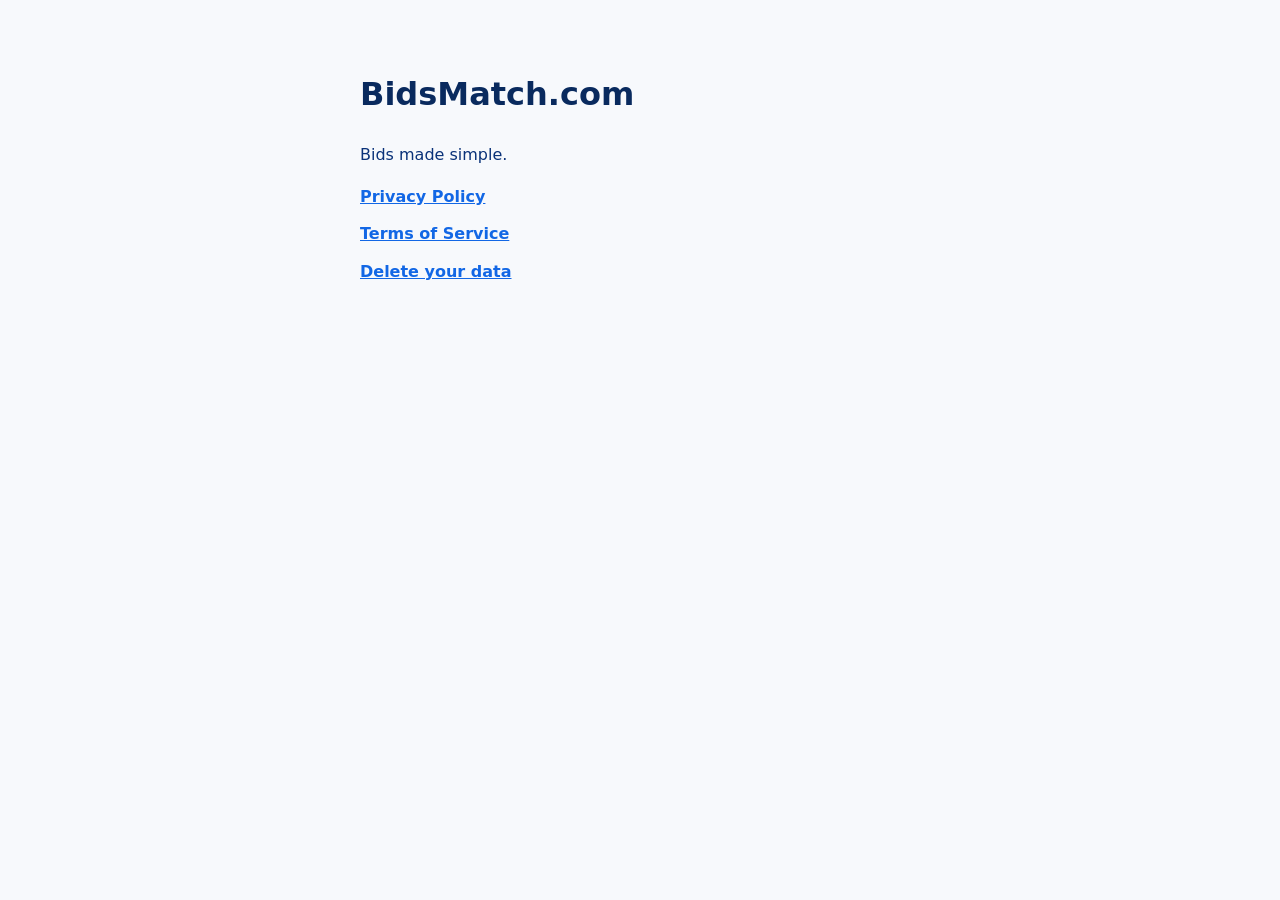
==== index.html @ 93fb656f "Add BidsMatch legal pages" ====
<!doctype html>
<html lang="en">
<head>
<meta charset="utf-8">
<meta name="viewport" content="width=device-width, initial-scale=1">
<title>BidsMatch.com</title>
<style>
  body { font-family: Inter, system-ui, sans-serif; color: #0A3279; background: #F7F9FC; margin: 0; line-height: 1.6; }
  main { max-width: 560px; margin: 0 auto; padding: 48px 20px; }
  h1 { color: #092A5E; }
  a { display: block; color: #1267E5; font-weight: 600; margin: 12px 0; }
</style>
</head>
<body>
<main>
<h1>BidsMatch.com</h1>
<p>Bids made simple.</p>
<a href="/privacy">Privacy Policy</a>
<a href="/terms">Terms of Service</a>
<a href="/delete-account">Delete your data</a>
</main>
</body>
</html>
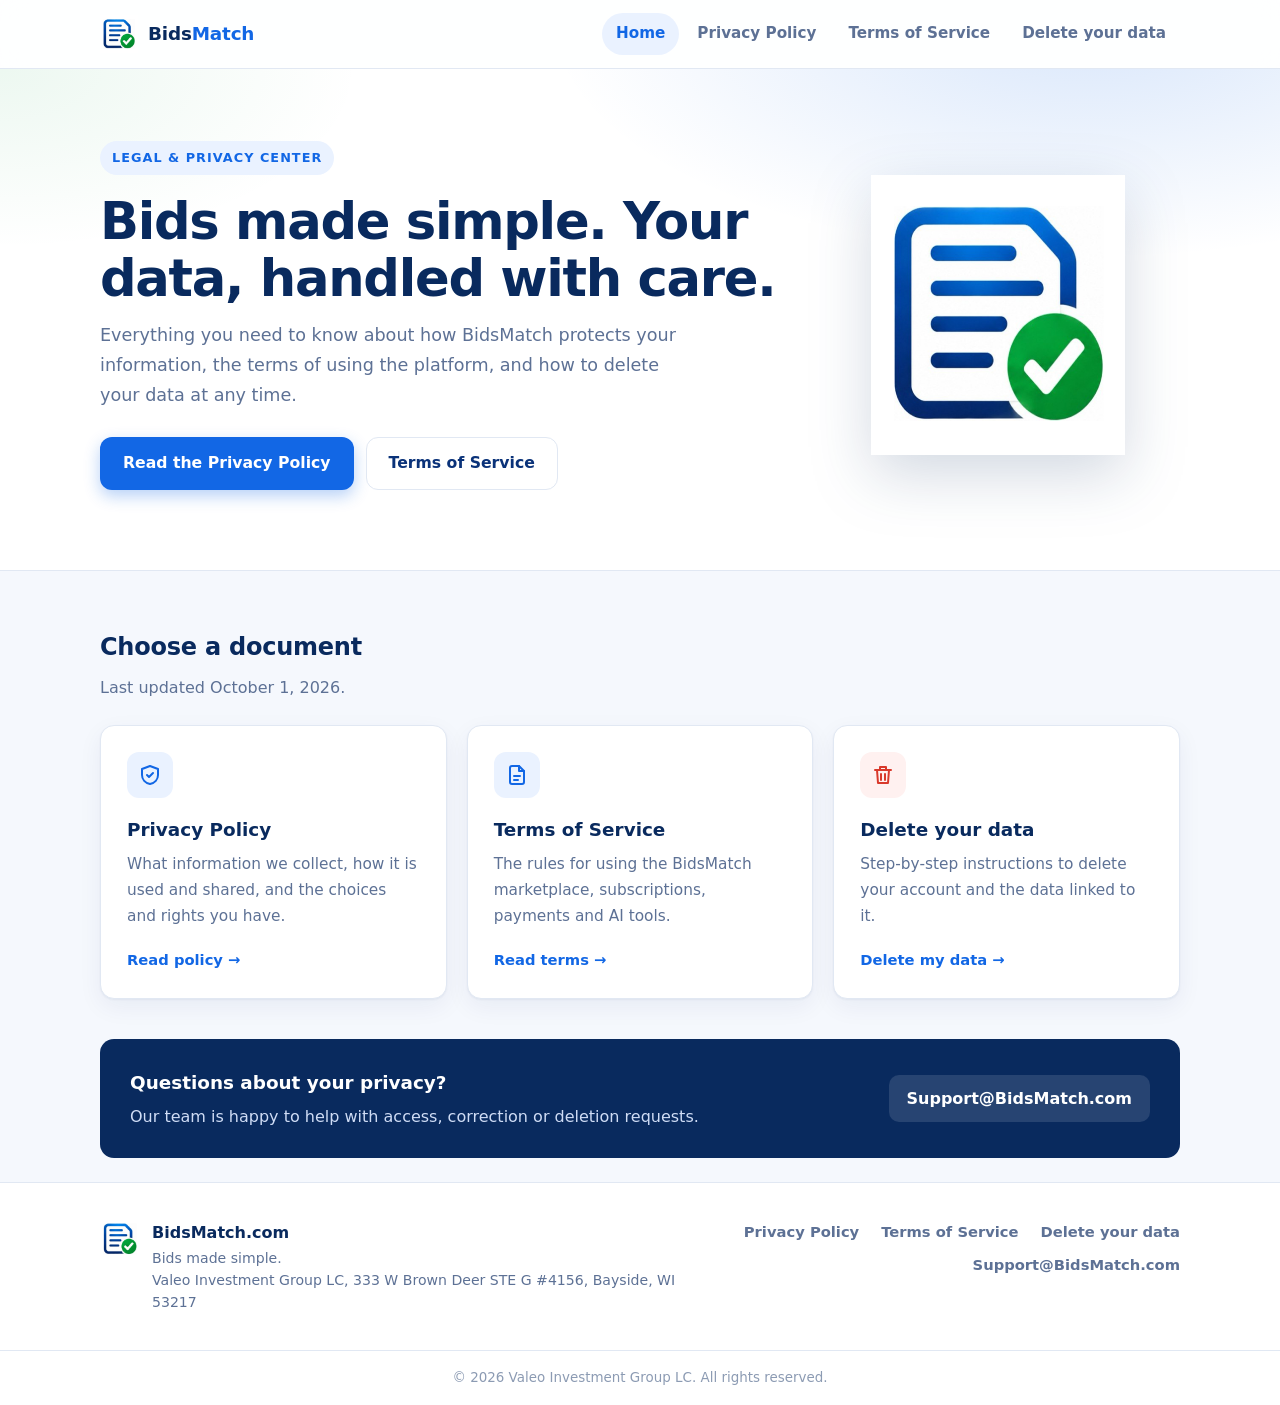
==== commit 5dc82fe2: "Redesign legal site with shared styles, navigation, logo and favicon Co-Authored-By: Claude Sonnet 5" ====
--- a/index.html
+++ b/index.html
@@ -3,21 +3,56 @@
 <head>
 <meta charset="utf-8">
 <meta name="viewport" content="width=device-width, initial-scale=1">
-<title>BidsMatch.com</title>
-<style>
-  body { font-family: Inter, system-ui, sans-serif; color: #0A3279; background: #F7F9FC; margin: 0; line-height: 1.6; }
-  main { max-width: 560px; margin: 0 auto; padding: 48px 20px; }
-  h1 { color: #092A5E; }
-  a { display: block; color: #1267E5; font-weight: 600; margin: 12px 0; }
-</style>
+<title>BidsMatch.com | Legal &amp; Privacy</title>
+<meta name="description" content="Privacy Policy, Terms of Service and data deletion for BidsMatch. Bids made simple.">
+<meta name="theme-color" content="#092A5E">
+<link rel="icon" type="image/png" sizes="32x32" href="/assets/favicon-32.png">
+<link rel="icon" type="image/png" sizes="64x64" href="/assets/favicon-64.png">
+<link rel="apple-touch-icon" href="/assets/apple-touch-icon.png">
+<meta property="og:title" content="BidsMatch.com | Legal & Privacy">
+<meta property="og:description" content="Privacy Policy, Terms of Service and data deletion for BidsMatch.">
+<meta property="og:image" content="/assets/icon-192.png">
+<link rel="stylesheet" href="/assets/style.css">
 </head>
-<body>
-<main>
-<h1>BidsMatch.com</h1>
-<p>Bids made simple.</p>
-<a href="/privacy">Privacy Policy</a>
-<a href="/terms">Terms of Service</a>
-<a href="/delete-account">Delete your data</a>
-</main>
+<body><header class="site-header">
+  <div class="header-inner">
+    <a class="brand" href="/"><img src="/assets/logo.png" alt="" width="38" height="38"><span>Bids<b>Match</b></span></a>
+    <button class="nav-toggle" aria-label="Menu" aria-expanded="false"><svg viewBox="0 0 24 24" fill="none" stroke="currentColor" stroke-width="2" stroke-linecap="round"><path d="M4 7h16M4 12h16M4 17h16"/></svg></button>
+    <nav class="nav" aria-label="Main">
+      <a href="/" aria-current="page">Home</a>
+      <a href="/privacy">Privacy Policy</a>
+      <a href="/terms">Terms of Service</a>
+      <a href="/delete-account">Delete your data</a>
+    </nav>
+  </div>
+</header>
+<section class="hero"><div class="hero-inner">
+  <div>
+    <span class="eyebrow">Legal &amp; Privacy Center</span>
+    <h1>Bids made simple. Your data, handled with care.</h1>
+    <p>Everything you need to know about how BidsMatch protects your information, the terms of using the platform, and how to delete your data at any time.</p>
+    <div class="btn-row"><a class="btn btn-primary" href="/privacy">Read the Privacy Policy</a><a class="btn btn-ghost" href="/terms">Terms of Service</a></div>
+  </div>
+  <div class="hero-art"><img src="/assets/logo.png" alt="BidsMatch logo" width="280" height="280"></div>
+</div></section>
+<div class="container"><section class="section">
+  <h2>Choose a document</h2>
+  <p class="lead">Last updated October 1, 2026.</p>
+  <div class="cards">
+    <a class="card" href="/privacy"><div class="icon"><svg viewBox="0 0 24 24" fill="none" stroke="currentColor" stroke-width="2" stroke-linecap="round" stroke-linejoin="round"><path d="M12 3l8 3v6c0 4.5-3.2 8-8 9-4.8-1-8-4.5-8-9V6z"/><path d="M9 12l2 2 4-4"/></svg></div><h3>Privacy Policy</h3><p>What information we collect, how it is used and shared, and the choices and rights you have.</p><span class="go">Read policy &rarr;</span></a>
+    <a class="card" href="/terms"><div class="icon"><svg viewBox="0 0 24 24" fill="none" stroke="currentColor" stroke-width="2" stroke-linecap="round" stroke-linejoin="round"><path d="M14 3H7a2 2 0 00-2 2v14a2 2 0 002 2h10a2 2 0 002-2V8z"/><path d="M14 3v5h5M9 13h6M9 17h4"/></svg></div><h3>Terms of Service</h3><p>The rules for using the BidsMatch marketplace, subscriptions, payments and AI tools.</p><span class="go">Read terms &rarr;</span></a>
+    <a class="card danger" href="/delete-account"><div class="icon"><svg viewBox="0 0 24 24" fill="none" stroke="currentColor" stroke-width="2" stroke-linecap="round" stroke-linejoin="round"><path d="M4 7h16M10 11v6M14 11v6M6 7l1 13h10l1-13M9 7V4h6v3"/></svg></div><h3>Delete your data</h3><p>Step-by-step instructions to delete your account and the data linked to it.</p><span class="go">Delete my data &rarr;</span></a>
+  </div>
+  <div class="info-strip"><div><h3>Questions about your privacy?</h3><p>Our team is happy to help with access, correction or deletion requests.</p></div><a href="mailto:Support@BidsMatch.com">Support@BidsMatch.com</a></div>
+</section></div>
+<footer class="site-footer">
+  <div class="footer-inner">
+    <div class="footer-brand"><img src="/assets/logo.png" alt="" width="40" height="40"><div><strong>BidsMatch.com</strong><p>Bids made simple.<br>Valeo Investment Group LC, 333 W Brown Deer STE G #4156, Bayside, WI 53217</p></div></div>
+    <div class="footer-links"><a href="/privacy">Privacy Policy</a><a href="/terms">Terms of Service</a><a href="/delete-account">Delete your data</a><a href="mailto:Support@BidsMatch.com">Support@BidsMatch.com</a></div>
+  </div>
+  <div class="footer-bottom">&copy; 2026 Valeo Investment Group LC. All rights reserved.</div>
+</footer>
+<button class="to-top" aria-label="Back to top"><svg viewBox="0 0 24 24" fill="none" stroke="currentColor" stroke-width="2.5" stroke-linecap="round" stroke-linejoin="round"><path d="M6 15l6-6 6 6"/></svg></button>
+<script src="/assets/site.js"></script>
 </body>
-</html>
+</html>
--- a/assets/style.css
+++ b/assets/style.css
@@ -0,0 +1,199 @@
+:root {
+  --navy-900: #092a5e;
+  --navy-700: #0a3279;
+  --blue-600: #1267e5;
+  --blue-50: #eaf2ff;
+  --green-600: #16a34a;
+  --text: #2b3f63;
+  --muted: #5d7195;
+  --faint: #8c9bb3;
+  --line: #e1e8f3;
+  --bg: #f5f8fd;
+  --card: #ffffff;
+  --radius: 14px;
+  --shadow: 0 1px 2px rgba(9, 42, 94, .05), 0 8px 24px rgba(9, 42, 94, .06);
+}
+
+* { box-sizing: border-box; }
+html { scroll-behavior: smooth; scroll-padding-top: 90px; }
+body {
+  margin: 0;
+  font-family: Inter, "Segoe UI", system-ui, -apple-system, sans-serif;
+  color: var(--text);
+  background: var(--bg);
+  line-height: 1.7;
+  -webkit-font-smoothing: antialiased;
+}
+a { color: var(--blue-600); text-decoration: none; }
+a:hover { text-decoration: underline; }
+:focus-visible { outline: 3px solid rgba(18, 103, 229, .45); outline-offset: 2px; border-radius: 6px; }
+
+/* Header */
+.site-header {
+  position: sticky; top: 0; z-index: 50;
+  background: rgba(255, 255, 255, .88);
+  backdrop-filter: saturate(160%) blur(12px);
+  -webkit-backdrop-filter: saturate(160%) blur(12px);
+  border-bottom: 1px solid var(--line);
+}
+.header-inner {
+  max-width: 1120px; margin: 0 auto; padding: 0 20px;
+  height: 68px; display: flex; align-items: center; justify-content: space-between; gap: 16px;
+}
+.brand { display: flex; align-items: center; gap: 10px; color: var(--navy-900); font-weight: 800; font-size: 1.15rem; letter-spacing: -.01em; }
+.brand:hover { text-decoration: none; }
+.brand img { width: 38px; height: 38px; display: block; }
+.brand span b { color: var(--blue-600); font-weight: 800; }
+.nav { display: flex; align-items: center; gap: 4px; }
+.nav a {
+  color: var(--muted); font-weight: 600; font-size: .95rem;
+  padding: 8px 14px; border-radius: 999px; transition: background .15s, color .15s;
+}
+.nav a:hover { background: var(--blue-50); color: var(--navy-700); text-decoration: none; }
+.nav a[aria-current="page"] { background: var(--blue-50); color: var(--blue-600); }
+.nav-toggle {
+  display: none; background: none; border: 1px solid var(--line); border-radius: 10px;
+  width: 42px; height: 42px; cursor: pointer; color: var(--navy-900);
+}
+.nav-toggle svg { width: 22px; height: 22px; }
+
+/* Layout */
+.container { max-width: 1120px; margin: 0 auto; padding: 0 20px; }
+
+/* Hero */
+.hero {
+  background:
+    radial-gradient(900px 400px at 85% -10%, rgba(18, 103, 229, .16), transparent 60%),
+    radial-gradient(600px 300px at 0% 0%, rgba(22, 163, 74, .08), transparent 60%),
+    #fff;
+  border-bottom: 1px solid var(--line);
+}
+.hero-inner { max-width: 1120px; margin: 0 auto; padding: 72px 20px 80px; display: grid; grid-template-columns: 1.3fr .7fr; gap: 40px; align-items: center; }
+.eyebrow { display: inline-block; font-size: .8rem; font-weight: 700; letter-spacing: .08em; text-transform: uppercase; color: var(--blue-600); background: var(--blue-50); padding: 6px 12px; border-radius: 999px; }
+.hero h1 { font-size: clamp(2rem, 4.6vw, 3.2rem); line-height: 1.12; letter-spacing: -.025em; color: var(--navy-900); margin: 18px 0 14px; }
+.hero p { font-size: 1.1rem; color: var(--muted); max-width: 52ch; margin: 0 0 26px; }
+.hero-art { display: flex; justify-content: center; }
+.hero-art img { width: min(280px, 70%); filter: drop-shadow(0 20px 30px rgba(9, 42, 94, .18)); }
+.btn-row { display: flex; flex-wrap: wrap; gap: 12px; }
+.btn {
+  display: inline-flex; align-items: center; gap: 8px; font-weight: 700; font-size: .98rem;
+  padding: 12px 22px; border-radius: 12px; border: 1px solid transparent; transition: transform .15s, box-shadow .15s, background .15s;
+}
+.btn:hover { text-decoration: none; transform: translateY(-1px); }
+.btn-primary { background: var(--blue-600); color: #fff; box-shadow: 0 6px 16px rgba(18, 103, 229, .3); }
+.btn-primary:hover { background: #0f58c9; }
+.btn-ghost { background: #fff; color: var(--navy-700); border-color: var(--line); }
+.btn-ghost:hover { border-color: #c5d3ea; }
+
+/* Cards */
+.section { padding: 56px 0 24px; }
+.section h2 { font-size: 1.5rem; color: var(--navy-900); letter-spacing: -.01em; margin: 0 0 6px; }
+.section .lead { color: var(--muted); margin: 0 0 24px; }
+.cards { display: grid; grid-template-columns: repeat(3, 1fr); gap: 20px; }
+.card {
+  display: flex; flex-direction: column; background: var(--card); border: 1px solid var(--line);
+  border-radius: var(--radius); padding: 26px; box-shadow: var(--shadow); color: inherit;
+  transition: transform .18s, box-shadow .18s, border-color .18s;
+}
+.card:hover { transform: translateY(-3px); border-color: #c5d3ea; text-decoration: none; box-shadow: 0 2px 4px rgba(9,42,94,.05), 0 16px 32px rgba(9,42,94,.10); }
+.card .icon { width: 46px; height: 46px; border-radius: 12px; background: var(--blue-50); color: var(--blue-600); display: grid; place-items: center; margin-bottom: 16px; }
+.card .icon svg { width: 24px; height: 24px; }
+.card.danger .icon { background: #fff1f0; color: #d9392b; }
+.card h3 { margin: 0 0 6px; color: var(--navy-900); font-size: 1.15rem; }
+.card p { margin: 0 0 18px; color: var(--muted); font-size: .96rem; flex: 1; }
+.card .go { font-weight: 700; font-size: .92rem; color: var(--blue-600); }
+.info-strip {
+  margin: 40px 0 0; background: var(--navy-900); color: #cfdcf5; border-radius: var(--radius);
+  padding: 28px 30px; display: flex; flex-wrap: wrap; align-items: center; justify-content: space-between; gap: 16px;
+}
+.info-strip h3 { margin: 0 0 4px; color: #fff; font-size: 1.15rem; }
+.info-strip p { margin: 0; }
+.info-strip a { color: #fff; font-weight: 700; background: rgba(255,255,255,.12); padding: 10px 18px; border-radius: 10px; }
+.info-strip a:hover { background: rgba(255,255,255,.2); text-decoration: none; }
+
+/* Page header (legal pages) */
+.page-head { background: #fff; border-bottom: 1px solid var(--line); }
+.page-head-inner { max-width: 1120px; margin: 0 auto; padding: 40px 20px 34px; }
+.crumbs { font-size: .88rem; color: var(--faint); margin-bottom: 12px; }
+.crumbs a { color: var(--muted); font-weight: 600; }
+.page-head h1 { margin: 0 0 8px; font-size: clamp(1.8rem, 3.6vw, 2.5rem); letter-spacing: -.02em; color: var(--navy-900); line-height: 1.15; }
+.meta { color: var(--faint); font-size: .92rem; margin: 0; }
+.page-head .meta { display: flex; flex-wrap: wrap; gap: 8px 18px; }
+.pill { display: inline-flex; align-items: center; gap: 6px; background: var(--blue-50); color: var(--blue-600); font-weight: 600; padding: 3px 12px; border-radius: 999px; font-size: .85rem; }
+
+/* Doc layout */
+.doc { max-width: 1120px; margin: 0 auto; padding: 32px 20px 72px; display: grid; grid-template-columns: 260px minmax(0, 1fr); gap: 36px; align-items: start; }
+.toc { position: sticky; top: 92px; max-height: calc(100vh - 120px); overflow: auto; padding-right: 6px; }
+.toc h4 { margin: 0 0 10px; font-size: .75rem; letter-spacing: .1em; text-transform: uppercase; color: var(--faint); }
+.toc ol { list-style: none; margin: 0; padding: 0; border-left: 2px solid var(--line); }
+.toc a { display: block; padding: 5px 12px; margin-left: -2px; border-left: 2px solid transparent; color: var(--muted); font-size: .88rem; line-height: 1.4; }
+.toc a:hover { color: var(--navy-700); text-decoration: none; }
+.toc a.active { color: var(--blue-600); border-left-color: var(--blue-600); font-weight: 600; background: linear-gradient(90deg, var(--blue-50), transparent); }
+
+main.content, .content {
+  background: var(--card); border: 1px solid var(--line); border-radius: var(--radius);
+  box-shadow: var(--shadow); padding: 40px 44px 48px; min-width: 0;
+}
+.content h2 { color: var(--navy-900); font-size: 1.2rem; margin: 2.2rem 0 .5rem; padding-top: 1.6rem; border-top: 1px solid var(--line); letter-spacing: -.005em; }
+.content h2:first-of-type { margin-top: 1.6rem; }
+.content p { color: var(--text); margin: .7rem 0; }
+.content p.meta { color: var(--faint); }
+.content .notice { background: var(--blue-50); border: 1px solid #cfe0fb; border-radius: 12px; padding: 14px 18px; color: var(--navy-700); }
+
+/* Steps (delete page) */
+.steps { display: grid; gap: 16px; margin: 20px 0 8px; }
+.step { display: flex; gap: 16px; padding: 20px; border: 1px solid var(--line); border-radius: 12px; background: #fbfdff; }
+.step .num { flex: none; width: 34px; height: 34px; border-radius: 50%; background: var(--blue-600); color: #fff; font-weight: 700; display: grid; place-items: center; }
+.step h2, .step h3 { margin: 0 0 4px; padding: 0; border: 0; font-size: 1.05rem; color: var(--navy-900); }
+.step p { margin: 0; color: var(--muted); }
+.step.keep .num { background: var(--green-600); }
+
+/* Footer */
+.site-footer { background: #fff; border-top: 1px solid var(--line); }
+.footer-inner { max-width: 1120px; margin: 0 auto; padding: 36px 20px; display: grid; grid-template-columns: 1.4fr 1fr; gap: 28px; }
+.footer-brand { display: flex; gap: 12px; align-items: flex-start; }
+.footer-brand img { width: 40px; height: 40px; }
+.footer-brand strong { color: var(--navy-900); display: block; }
+.footer-brand p { margin: 2px 0 0; font-size: .88rem; color: var(--muted); line-height: 1.55; }
+.footer-links { display: flex; flex-wrap: wrap; gap: 8px 22px; align-content: flex-start; justify-content: flex-end; }
+.footer-links a { color: var(--muted); font-weight: 600; font-size: .92rem; }
+.footer-bottom { border-top: 1px solid var(--line); text-align: center; padding: 16px 20px; color: var(--faint); font-size: .84rem; }
+
+.to-top {
+  position: fixed; right: 20px; bottom: 20px; width: 44px; height: 44px; border-radius: 50%;
+  background: var(--navy-900); color: #fff; border: 0; cursor: pointer; box-shadow: var(--shadow);
+  opacity: 0; pointer-events: none; transition: opacity .2s, transform .2s; display: grid; place-items: center;
+}
+.to-top.show { opacity: 1; pointer-events: auto; }
+.to-top:hover { transform: translateY(-2px); }
+.to-top svg { width: 20px; height: 20px; }
+
+/* Responsive */
+@media (max-width: 900px) {
+  .hero-inner { grid-template-columns: 1fr; padding: 48px 20px 52px; }
+  .hero-art { order: -1; justify-content: flex-start; }
+  .hero-art img { width: 96px; }
+  .cards { grid-template-columns: 1fr; }
+  .doc { grid-template-columns: 1fr; gap: 20px; padding-top: 20px; }
+  .toc { position: static; max-height: none; background: #fff; border: 1px solid var(--line); border-radius: 12px; padding: 14px 16px; }
+  .toc details summary { cursor: pointer; font-weight: 700; color: var(--navy-900); }
+  .content { padding: 26px 20px 32px; }
+  .footer-inner { grid-template-columns: 1fr; }
+  .footer-links { justify-content: flex-start; }
+}
+@media (max-width: 700px) {
+  .nav-toggle { display: grid; place-items: center; }
+  .nav {
+    display: none; position: absolute; top: 68px; left: 0; right: 0; flex-direction: column; align-items: stretch;
+    background: #fff; border-bottom: 1px solid var(--line); padding: 10px 16px 16px; box-shadow: 0 16px 24px rgba(9,42,94,.08);
+  }
+  .nav.open { display: flex; }
+  .nav a { padding: 12px 14px; border-radius: 10px; }
+}
+@media (prefers-reduced-motion: reduce) { html { scroll-behavior: auto; } * { transition: none !important; } }
+@media print {
+  .site-header, .toc, .to-top, .site-footer { display: none; }
+  .doc { display: block; padding: 0; }
+  .content { border: 0; box-shadow: none; padding: 0; }
+  body { background: #fff; }
+}
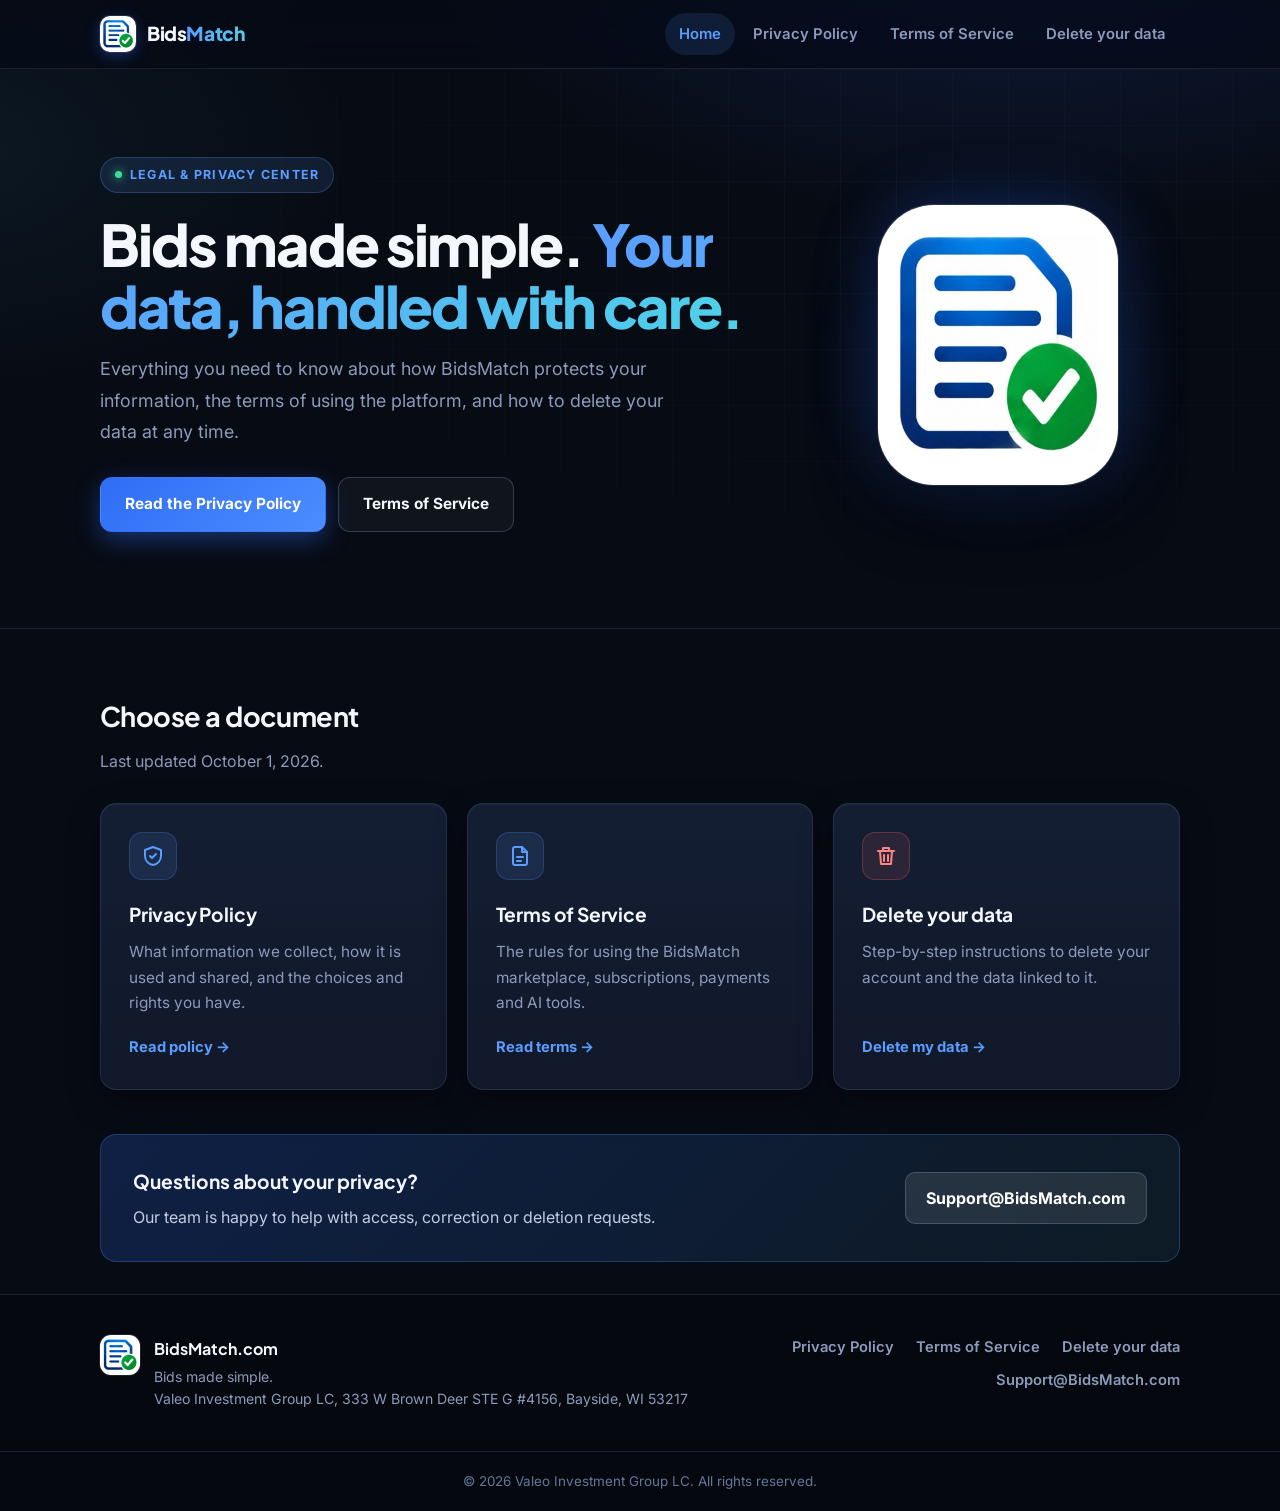
==== commit 4338859b: "Switch site to dark theme with Plus Jakarta Sans and Inter fonts Co-Authored-By: Claude Sonnet 5.5 <" ====
--- a/index.html
+++ b/index.html
@@ -5,7 +5,10 @@
 <meta name="viewport" content="width=device-width, initial-scale=1">
 <title>BidsMatch.com | Legal &amp; Privacy</title>
 <meta name="description" content="Privacy Policy, Terms of Service and data deletion for BidsMatch. Bids made simple.">
-<meta name="theme-color" content="#092A5E">
+<meta name="theme-color" content="#070b14">
+<link rel="preconnect" href="https://fonts.googleapis.com">
+<link rel="preconnect" href="https://fonts.gstatic.com" crossorigin>
+<link href="https://fonts.googleapis.com/css2?family=Inter:wght@400;500;600;700&family=Plus+Jakarta+Sans:wght@600;700;800&display=swap" rel="stylesheet">
 <link rel="icon" type="image/png" sizes="32x32" href="/assets/favicon-32.png">
 <link rel="icon" type="image/png" sizes="64x64" href="/assets/favicon-64.png">
 <link rel="apple-touch-icon" href="/assets/apple-touch-icon.png">
@@ -29,7 +32,7 @@
 <section class="hero"><div class="hero-inner">
   <div>
     <span class="eyebrow">Legal &amp; Privacy Center</span>
-    <h1>Bids made simple. Your data, handled with care.</h1>
+    <h1>Bids made simple. <em>Your data, handled with care.</em></h1>
     <p>Everything you need to know about how BidsMatch protects your information, the terms of using the platform, and how to delete your data at any time.</p>
     <div class="btn-row"><a class="btn btn-primary" href="/privacy">Read the Privacy Policy</a><a class="btn btn-ghost" href="/terms">Terms of Service</a></div>
   </div>
--- a/assets/style.css
+++ b/assets/style.css
@@ -1,192 +1,184 @@
 :root {
-  --navy-900: #092a5e;
-  --navy-700: #0a3279;
-  --blue-600: #1267e5;
-  --blue-50: #eaf2ff;
-  --green-600: #16a34a;
-  --text: #2b3f63;
-  --muted: #5d7195;
-  --faint: #8c9bb3;
-  --line: #e1e8f3;
-  --bg: #f5f8fd;
-  --card: #ffffff;
-  --radius: 14px;
-  --shadow: 0 1px 2px rgba(9, 42, 94, .05), 0 8px 24px rgba(9, 42, 94, .06);
+  --bg: #070b14;
+  --bg-2: #0b1220;
+  --card: #101829;
+  --card-2: #141e33;
+  --line: rgba(148, 170, 215, .14);
+  --line-strong: rgba(148, 170, 215, .28);
+  --heading: #f4f7fd;
+  --text: #c3cde2;
+  --muted: #8c9bba;
+  --faint: #66769a;
+  --blue: #5b9dff;
+  --blue-deep: #2f6df6;
+  --cyan: #4fd1e8;
+  --green: #3ddc97;
+  --tint: rgba(91, 157, 255, .12);
+  --radius: 16px;
+  --shadow: 0 1px 0 rgba(255, 255, 255, .04) inset, 0 12px 32px rgba(0, 0, 0, .35);
+  --font-head: "Plus Jakarta Sans", Inter, system-ui, sans-serif;
+  --font-body: Inter, "Segoe UI", system-ui, -apple-system, sans-serif;
 }
 
 * { box-sizing: border-box; }
-html { scroll-behavior: smooth; scroll-padding-top: 90px; }
+html { scroll-behavior: smooth; scroll-padding-top: 90px; color-scheme: dark; }
 body {
   margin: 0;
-  font-family: Inter, "Segoe UI", system-ui, -apple-system, sans-serif;
+  font-family: var(--font-body);
+  font-size: 16px;
   color: var(--text);
   background: var(--bg);
-  line-height: 1.7;
+  background-image:
+    radial-gradient(1000px 500px at 80% -5%, rgba(47, 109, 246, .18), transparent 60%),
+    radial-gradient(700px 400px at -5% 10%, rgba(79, 209, 232, .07), transparent 60%);
+  background-repeat: no-repeat;
+  line-height: 1.75;
   -webkit-font-smoothing: antialiased;
+  text-rendering: optimizeLegibility;
 }
-a { color: var(--blue-600); text-decoration: none; }
+a { color: var(--blue); text-decoration: none; }
 a:hover { text-decoration: underline; }
-:focus-visible { outline: 3px solid rgba(18, 103, 229, .45); outline-offset: 2px; border-radius: 6px; }
+::selection { background: rgba(91, 157, 255, .35); color: #fff; }
+:focus-visible { outline: 2px solid var(--blue); outline-offset: 3px; border-radius: 6px; }
+h1, h2, h3, h4 { font-family: var(--font-head); }
 
 /* Header */
 .site-header {
   position: sticky; top: 0; z-index: 50;
-  background: rgba(255, 255, 255, .88);
-  backdrop-filter: saturate(160%) blur(12px);
-  -webkit-backdrop-filter: saturate(160%) blur(12px);
+  background: rgba(7, 11, 20, .72);
+  backdrop-filter: saturate(170%) blur(16px);
+  -webkit-backdrop-filter: saturate(170%) blur(16px);
   border-bottom: 1px solid var(--line);
 }
-.header-inner {
-  max-width: 1120px; margin: 0 auto; padding: 0 20px;
-  height: 68px; display: flex; align-items: center; justify-content: space-between; gap: 16px;
-}
-.brand { display: flex; align-items: center; gap: 10px; color: var(--navy-900); font-weight: 800; font-size: 1.15rem; letter-spacing: -.01em; }
+.header-inner { max-width: 1120px; margin: 0 auto; padding: 0 20px; height: 68px; display: flex; align-items: center; justify-content: space-between; gap: 16px; }
+.brand { display: flex; align-items: center; gap: 11px; color: var(--heading); font-family: var(--font-head); font-weight: 800; font-size: 1.2rem; letter-spacing: -.02em; }
 .brand:hover { text-decoration: none; }
-.brand img { width: 38px; height: 38px; display: block; }
-.brand span b { color: var(--blue-600); font-weight: 800; }
+.brand img { width: 36px; height: 36px; display: block; border-radius: 10px; box-shadow: 0 0 0 1px rgba(255,255,255,.1), 0 4px 14px rgba(47,109,246,.35); }
+.brand span b { background: linear-gradient(90deg, var(--blue), var(--cyan)); -webkit-background-clip: text; background-clip: text; color: transparent; font-weight: 800; }
 .nav { display: flex; align-items: center; gap: 4px; }
-.nav a {
-  color: var(--muted); font-weight: 600; font-size: .95rem;
-  padding: 8px 14px; border-radius: 999px; transition: background .15s, color .15s;
-}
-.nav a:hover { background: var(--blue-50); color: var(--navy-700); text-decoration: none; }
-.nav a[aria-current="page"] { background: var(--blue-50); color: var(--blue-600); }
-.nav-toggle {
-  display: none; background: none; border: 1px solid var(--line); border-radius: 10px;
-  width: 42px; height: 42px; cursor: pointer; color: var(--navy-900);
-}
+.nav a { color: var(--muted); font-weight: 600; font-size: .93rem; padding: 8px 14px; border-radius: 999px; transition: background .15s, color .15s; }
+.nav a:hover { background: rgba(255,255,255,.06); color: var(--heading); text-decoration: none; }
+.nav a[aria-current="page"] { background: var(--tint); color: var(--blue); }
+.nav-toggle { display: none; background: rgba(255,255,255,.04); border: 1px solid var(--line); border-radius: 10px; width: 42px; height: 42px; cursor: pointer; color: var(--heading); }
 .nav-toggle svg { width: 22px; height: 22px; }
 
-/* Layout */
 .container { max-width: 1120px; margin: 0 auto; padding: 0 20px; }
 
 /* Hero */
-.hero {
-  background:
-    radial-gradient(900px 400px at 85% -10%, rgba(18, 103, 229, .16), transparent 60%),
-    radial-gradient(600px 300px at 0% 0%, rgba(22, 163, 74, .08), transparent 60%),
-    #fff;
-  border-bottom: 1px solid var(--line);
+.hero { border-bottom: 1px solid var(--line); position: relative; overflow: hidden; }
+.hero::before {
+  content: ""; position: absolute; inset: 0; pointer-events: none;
+  background-image: linear-gradient(var(--line) 1px, transparent 1px), linear-gradient(90deg, var(--line) 1px, transparent 1px);
+  background-size: 56px 56px; opacity: .35;
+  -webkit-mask-image: radial-gradient(ellipse at 70% 30%, #000 0%, transparent 70%);
+  mask-image: radial-gradient(ellipse at 70% 30%, #000 0%, transparent 70%);
 }
-.hero-inner { max-width: 1120px; margin: 0 auto; padding: 72px 20px 80px; display: grid; grid-template-columns: 1.3fr .7fr; gap: 40px; align-items: center; }
-.eyebrow { display: inline-block; font-size: .8rem; font-weight: 700; letter-spacing: .08em; text-transform: uppercase; color: var(--blue-600); background: var(--blue-50); padding: 6px 12px; border-radius: 999px; }
-.hero h1 { font-size: clamp(2rem, 4.6vw, 3.2rem); line-height: 1.12; letter-spacing: -.025em; color: var(--navy-900); margin: 18px 0 14px; }
-.hero p { font-size: 1.1rem; color: var(--muted); max-width: 52ch; margin: 0 0 26px; }
-.hero-art { display: flex; justify-content: center; }
-.hero-art img { width: min(280px, 70%); filter: drop-shadow(0 20px 30px rgba(9, 42, 94, .18)); }
+.hero-inner { position: relative; max-width: 1120px; margin: 0 auto; padding: 88px 20px 96px; display: grid; grid-template-columns: 1.3fr .7fr; gap: 40px; align-items: center; }
+.eyebrow { display: inline-flex; align-items: center; gap: 8px; font-size: .78rem; font-weight: 700; letter-spacing: .1em; text-transform: uppercase; color: var(--blue); background: var(--tint); border: 1px solid rgba(91,157,255,.25); padding: 6px 14px; border-radius: 999px; }
+.eyebrow::before { content: ""; width: 7px; height: 7px; border-radius: 50%; background: var(--green); box-shadow: 0 0 10px var(--green); }
+.hero h1 { font-size: clamp(2.2rem, 5vw, 3.6rem); line-height: 1.08; letter-spacing: -.035em; color: var(--heading); margin: 20px 0 16px; font-weight: 800; }
+.hero h1 em { font-style: normal; background: linear-gradient(90deg, var(--blue), var(--cyan)); -webkit-background-clip: text; background-clip: text; color: transparent; }
+.hero p { font-size: 1.12rem; color: var(--muted); max-width: 52ch; margin: 0 0 30px; }
+.hero-art { display: flex; justify-content: center; position: relative; }
+.hero-art::before { content: ""; position: absolute; width: 320px; height: 320px; border-radius: 50%; background: radial-gradient(circle, rgba(47,109,246,.45), transparent 65%); filter: blur(30px); }
+.hero-art img { position: relative; width: min(240px, 70%); border-radius: 56px; box-shadow: 0 0 0 1px rgba(255,255,255,.12), 0 30px 60px rgba(0,0,0,.55), 0 0 60px rgba(47,109,246,.35); }
 .btn-row { display: flex; flex-wrap: wrap; gap: 12px; }
-.btn {
-  display: inline-flex; align-items: center; gap: 8px; font-weight: 700; font-size: .98rem;
-  padding: 12px 22px; border-radius: 12px; border: 1px solid transparent; transition: transform .15s, box-shadow .15s, background .15s;
-}
+.btn { display: inline-flex; align-items: center; gap: 8px; font-weight: 700; font-size: .96rem; padding: 13px 24px; border-radius: 12px; border: 1px solid transparent; transition: transform .15s, box-shadow .15s, background .15s; }
 .btn:hover { text-decoration: none; transform: translateY(-1px); }
-.btn-primary { background: var(--blue-600); color: #fff; box-shadow: 0 6px 16px rgba(18, 103, 229, .3); }
-.btn-primary:hover { background: #0f58c9; }
-.btn-ghost { background: #fff; color: var(--navy-700); border-color: var(--line); }
-.btn-ghost:hover { border-color: #c5d3ea; }
+.btn-primary { background: linear-gradient(135deg, var(--blue-deep), #4c8dff); color: #fff; box-shadow: 0 8px 24px rgba(47, 109, 246, .4); }
+.btn-primary:hover { box-shadow: 0 10px 30px rgba(47, 109, 246, .55); }
+.btn-ghost { background: rgba(255,255,255,.04); color: var(--heading); border-color: var(--line-strong); }
+.btn-ghost:hover { background: rgba(255,255,255,.08); }
 
 /* Cards */
-.section { padding: 56px 0 24px; }
-.section h2 { font-size: 1.5rem; color: var(--navy-900); letter-spacing: -.01em; margin: 0 0 6px; }
-.section .lead { color: var(--muted); margin: 0 0 24px; }
+.section { padding: 64px 0 32px; }
+.section h2 { font-size: 1.7rem; color: var(--heading); letter-spacing: -.02em; margin: 0 0 6px; }
+.section .lead { color: var(--muted); margin: 0 0 28px; }
 .cards { display: grid; grid-template-columns: repeat(3, 1fr); gap: 20px; }
-.card {
-  display: flex; flex-direction: column; background: var(--card); border: 1px solid var(--line);
-  border-radius: var(--radius); padding: 26px; box-shadow: var(--shadow); color: inherit;
-  transition: transform .18s, box-shadow .18s, border-color .18s;
-}
-.card:hover { transform: translateY(-3px); border-color: #c5d3ea; text-decoration: none; box-shadow: 0 2px 4px rgba(9,42,94,.05), 0 16px 32px rgba(9,42,94,.10); }
-.card .icon { width: 46px; height: 46px; border-radius: 12px; background: var(--blue-50); color: var(--blue-600); display: grid; place-items: center; margin-bottom: 16px; }
+.card { display: flex; flex-direction: column; background: linear-gradient(180deg, var(--card-2), var(--card)); border: 1px solid var(--line); border-radius: var(--radius); padding: 28px; box-shadow: var(--shadow); color: inherit; transition: transform .2s, border-color .2s, box-shadow .2s; }
+.card:hover { transform: translateY(-4px); border-color: rgba(91,157,255,.45); text-decoration: none; box-shadow: 0 1px 0 rgba(255,255,255,.05) inset, 0 20px 44px rgba(0,0,0,.45), 0 0 0 1px rgba(91,157,255,.15); }
+.card .icon { width: 48px; height: 48px; border-radius: 13px; background: var(--tint); color: var(--blue); display: grid; place-items: center; margin-bottom: 18px; border: 1px solid rgba(91,157,255,.2); }
 .card .icon svg { width: 24px; height: 24px; }
-.card.danger .icon { background: #fff1f0; color: #d9392b; }
-.card h3 { margin: 0 0 6px; color: var(--navy-900); font-size: 1.15rem; }
-.card p { margin: 0 0 18px; color: var(--muted); font-size: .96rem; flex: 1; }
-.card .go { font-weight: 700; font-size: .92rem; color: var(--blue-600); }
-.info-strip {
-  margin: 40px 0 0; background: var(--navy-900); color: #cfdcf5; border-radius: var(--radius);
-  padding: 28px 30px; display: flex; flex-wrap: wrap; align-items: center; justify-content: space-between; gap: 16px;
-}
-.info-strip h3 { margin: 0 0 4px; color: #fff; font-size: 1.15rem; }
-.info-strip p { margin: 0; }
-.info-strip a { color: #fff; font-weight: 700; background: rgba(255,255,255,.12); padding: 10px 18px; border-radius: 10px; }
-.info-strip a:hover { background: rgba(255,255,255,.2); text-decoration: none; }
+.card.danger .icon { background: rgba(255, 107, 107, .1); color: #ff8585; border-color: rgba(255,107,107,.25); }
+.card h3 { margin: 0 0 8px; color: var(--heading); font-size: 1.2rem; letter-spacing: -.01em; }
+.card p { margin: 0 0 20px; color: var(--muted); font-size: .96rem; flex: 1; line-height: 1.65; }
+.card .go { font-weight: 700; font-size: .92rem; color: var(--blue); }
+.info-strip { margin: 44px 0 0; background: linear-gradient(135deg, rgba(47,109,246,.22), rgba(79,209,232,.08)); border: 1px solid rgba(91,157,255,.25); border-radius: var(--radius); padding: 30px 32px; display: flex; flex-wrap: wrap; align-items: center; justify-content: space-between; gap: 16px; }
+.info-strip h3 { margin: 0 0 4px; color: var(--heading); font-size: 1.2rem; }
+.info-strip p { margin: 0; color: var(--text); }
+.info-strip a { color: #fff; font-weight: 700; background: rgba(255,255,255,.1); border: 1px solid var(--line-strong); padding: 11px 20px; border-radius: 10px; }
+.info-strip a:hover { background: rgba(255,255,255,.16); text-decoration: none; }
 
-/* Page header (legal pages) */
-.page-head { background: #fff; border-bottom: 1px solid var(--line); }
-.page-head-inner { max-width: 1120px; margin: 0 auto; padding: 40px 20px 34px; }
-.crumbs { font-size: .88rem; color: var(--faint); margin-bottom: 12px; }
+/* Page header */
+.page-head { border-bottom: 1px solid var(--line); background: linear-gradient(180deg, rgba(47,109,246,.08), transparent); }
+.page-head-inner { max-width: 1120px; margin: 0 auto; padding: 48px 20px 40px; }
+.crumbs { font-size: .86rem; color: var(--faint); margin-bottom: 14px; }
 .crumbs a { color: var(--muted); font-weight: 600; }
-.page-head h1 { margin: 0 0 8px; font-size: clamp(1.8rem, 3.6vw, 2.5rem); letter-spacing: -.02em; color: var(--navy-900); line-height: 1.15; }
+.page-head h1 { margin: 0 0 12px; font-size: clamp(2rem, 4vw, 2.9rem); letter-spacing: -.035em; color: var(--heading); line-height: 1.1; font-weight: 800; }
 .meta { color: var(--faint); font-size: .92rem; margin: 0; }
-.page-head .meta { display: flex; flex-wrap: wrap; gap: 8px 18px; }
-.pill { display: inline-flex; align-items: center; gap: 6px; background: var(--blue-50); color: var(--blue-600); font-weight: 600; padding: 3px 12px; border-radius: 999px; font-size: .85rem; }
+.page-head .meta { display: flex; flex-wrap: wrap; align-items: center; gap: 10px 18px; color: var(--muted); }
+.pill { display: inline-flex; align-items: center; gap: 6px; background: var(--tint); border: 1px solid rgba(91,157,255,.25); color: var(--blue); font-weight: 600; padding: 3px 13px; border-radius: 999px; font-size: .84rem; }
 
 /* Doc layout */
-.doc { max-width: 1120px; margin: 0 auto; padding: 32px 20px 72px; display: grid; grid-template-columns: 260px minmax(0, 1fr); gap: 36px; align-items: start; }
-.toc { position: sticky; top: 92px; max-height: calc(100vh - 120px); overflow: auto; padding-right: 6px; }
-.toc h4 { margin: 0 0 10px; font-size: .75rem; letter-spacing: .1em; text-transform: uppercase; color: var(--faint); }
-.toc ol { list-style: none; margin: 0; padding: 0; border-left: 2px solid var(--line); }
-.toc a { display: block; padding: 5px 12px; margin-left: -2px; border-left: 2px solid transparent; color: var(--muted); font-size: .88rem; line-height: 1.4; }
-.toc a:hover { color: var(--navy-700); text-decoration: none; }
-.toc a.active { color: var(--blue-600); border-left-color: var(--blue-600); font-weight: 600; background: linear-gradient(90deg, var(--blue-50), transparent); }
+.doc { max-width: 1120px; margin: 0 auto; padding: 36px 20px 80px; display: grid; grid-template-columns: 260px minmax(0, 1fr); gap: 36px; align-items: start; }
+.toc { position: sticky; top: 92px; max-height: calc(100vh - 120px); overflow: auto; padding-right: 6px; scrollbar-width: thin; scrollbar-color: var(--line-strong) transparent; }
+.toc h4 { margin: 0 0 12px; font-size: .74rem; letter-spacing: .12em; text-transform: uppercase; color: var(--faint); }
+.toc ol { list-style: none; margin: 0; padding: 0; border-left: 1px solid var(--line); }
+.toc a { display: block; padding: 5px 14px; margin-left: -1px; border-left: 2px solid transparent; color: var(--muted); font-size: .86rem; line-height: 1.45; transition: color .15s; }
+.toc a:hover { color: var(--heading); text-decoration: none; }
+.toc a.active { color: var(--blue); border-left-color: var(--blue); font-weight: 600; background: linear-gradient(90deg, var(--tint), transparent); }
 
-main.content, .content {
-  background: var(--card); border: 1px solid var(--line); border-radius: var(--radius);
-  box-shadow: var(--shadow); padding: 40px 44px 48px; min-width: 0;
-}
-.content h2 { color: var(--navy-900); font-size: 1.2rem; margin: 2.2rem 0 .5rem; padding-top: 1.6rem; border-top: 1px solid var(--line); letter-spacing: -.005em; }
-.content h2:first-of-type { margin-top: 1.6rem; }
-.content p { color: var(--text); margin: .7rem 0; }
+.content { background: linear-gradient(180deg, var(--card-2), var(--card) 240px); border: 1px solid var(--line); border-radius: var(--radius); box-shadow: var(--shadow); padding: 44px 52px 52px; min-width: 0; }
+.content h2 { color: var(--heading); font-size: 1.3rem; margin: 2.4rem 0 .6rem; padding-top: 1.8rem; border-top: 1px solid var(--line); letter-spacing: -.02em; font-weight: 700; }
+.content h2:first-of-type { margin-top: 1.4rem; }
+.content p { color: var(--text); margin: .8rem 0; font-size: 1rem; }
 .content p.meta { color: var(--faint); }
-.content .notice { background: var(--blue-50); border: 1px solid #cfe0fb; border-radius: 12px; padding: 14px 18px; color: var(--navy-700); }
+.content strong { color: var(--heading); }
+.content a { text-decoration: underline; text-underline-offset: 3px; text-decoration-color: rgba(91,157,255,.4); }
 
-/* Steps (delete page) */
-.steps { display: grid; gap: 16px; margin: 20px 0 8px; }
-.step { display: flex; gap: 16px; padding: 20px; border: 1px solid var(--line); border-radius: 12px; background: #fbfdff; }
-.step .num { flex: none; width: 34px; height: 34px; border-radius: 50%; background: var(--blue-600); color: #fff; font-weight: 700; display: grid; place-items: center; }
-.step h2, .step h3 { margin: 0 0 4px; padding: 0; border: 0; font-size: 1.05rem; color: var(--navy-900); }
+/* Steps */
+.steps { display: grid; gap: 16px; margin: 8px 0; }
+.step { display: flex; gap: 18px; padding: 22px; border: 1px solid var(--line); border-radius: 14px; background: rgba(255,255,255,.025); }
+.step .num { flex: none; width: 36px; height: 36px; border-radius: 50%; background: linear-gradient(135deg, var(--blue-deep), var(--blue)); color: #fff; font-weight: 700; display: grid; place-items: center; font-family: var(--font-head); }
+.step h3 { margin: 2px 0 6px; padding: 0; border: 0; font-size: 1.1rem; color: var(--heading); }
 .step p { margin: 0; color: var(--muted); }
-.step.keep .num { background: var(--green-600); }
+.step.keep .num { background: linear-gradient(135deg, #1fae74, var(--green)); color: #05241a; }
 
 /* Footer */
-.site-footer { background: #fff; border-top: 1px solid var(--line); }
-.footer-inner { max-width: 1120px; margin: 0 auto; padding: 36px 20px; display: grid; grid-template-columns: 1.4fr 1fr; gap: 28px; }
-.footer-brand { display: flex; gap: 12px; align-items: flex-start; }
-.footer-brand img { width: 40px; height: 40px; }
-.footer-brand strong { color: var(--navy-900); display: block; }
-.footer-brand p { margin: 2px 0 0; font-size: .88rem; color: var(--muted); line-height: 1.55; }
+.site-footer { border-top: 1px solid var(--line); background: rgba(0,0,0,.25); }
+.footer-inner { max-width: 1120px; margin: 0 auto; padding: 40px 20px; display: grid; grid-template-columns: 1.4fr 1fr; gap: 28px; }
+.footer-brand { display: flex; gap: 14px; align-items: flex-start; }
+.footer-brand img { width: 40px; height: 40px; border-radius: 11px; box-shadow: 0 0 0 1px rgba(255,255,255,.1); }
+.footer-brand strong { color: var(--heading); display: block; font-family: var(--font-head); }
+.footer-brand p { margin: 3px 0 0; font-size: .88rem; color: var(--muted); line-height: 1.6; }
 .footer-links { display: flex; flex-wrap: wrap; gap: 8px 22px; align-content: flex-start; justify-content: flex-end; }
 .footer-links a { color: var(--muted); font-weight: 600; font-size: .92rem; }
-.footer-bottom { border-top: 1px solid var(--line); text-align: center; padding: 16px 20px; color: var(--faint); font-size: .84rem; }
+.footer-links a:hover { color: var(--heading); text-decoration: none; }
+.footer-bottom { border-top: 1px solid var(--line); text-align: center; padding: 18px 20px; color: var(--faint); font-size: .84rem; }
 
-.to-top {
-  position: fixed; right: 20px; bottom: 20px; width: 44px; height: 44px; border-radius: 50%;
-  background: var(--navy-900); color: #fff; border: 0; cursor: pointer; box-shadow: var(--shadow);
-  opacity: 0; pointer-events: none; transition: opacity .2s, transform .2s; display: grid; place-items: center;
-}
+.to-top { position: fixed; right: 20px; bottom: 20px; width: 46px; height: 46px; border-radius: 50%; background: var(--card-2); color: var(--heading); border: 1px solid var(--line-strong); cursor: pointer; box-shadow: 0 10px 24px rgba(0,0,0,.5); opacity: 0; pointer-events: none; transition: opacity .2s, transform .2s; display: grid; place-items: center; }
 .to-top.show { opacity: 1; pointer-events: auto; }
-.to-top:hover { transform: translateY(-2px); }
+.to-top:hover { transform: translateY(-2px); border-color: var(--blue); }
 .to-top svg { width: 20px; height: 20px; }
 
 /* Responsive */
 @media (max-width: 900px) {
-  .hero-inner { grid-template-columns: 1fr; padding: 48px 20px 52px; }
+  .hero-inner { grid-template-columns: 1fr; padding: 52px 20px 56px; }
   .hero-art { order: -1; justify-content: flex-start; }
-  .hero-art img { width: 96px; }
+  .hero-art::before { display: none; }
+  .hero-art img { width: 84px; border-radius: 24px; }
   .cards { grid-template-columns: 1fr; }
   .doc { grid-template-columns: 1fr; gap: 20px; padding-top: 20px; }
-  .toc { position: static; max-height: none; background: #fff; border: 1px solid var(--line); border-radius: 12px; padding: 14px 16px; }
-  .toc details summary { cursor: pointer; font-weight: 700; color: var(--navy-900); }
-  .content { padding: 26px 20px 32px; }
+  .toc { position: static; max-height: none; background: var(--card); border: 1px solid var(--line); border-radius: 12px; padding: 14px 16px; }
+  .toc details summary { cursor: pointer; font-weight: 700; color: var(--heading); }
+  .toc details ol { margin-top: 10px; max-height: 50vh; overflow: auto; }
+  .content { padding: 28px 22px 34px; }
   .footer-inner { grid-template-columns: 1fr; }
   .footer-links { justify-content: flex-start; }
 }
 @media (max-width: 700px) {
   .nav-toggle { display: grid; place-items: center; }
-  .nav {
-    display: none; position: absolute; top: 68px; left: 0; right: 0; flex-direction: column; align-items: stretch;
-    background: #fff; border-bottom: 1px solid var(--line); padding: 10px 16px 16px; box-shadow: 0 16px 24px rgba(9,42,94,.08);
-  }
+  .nav { display: none; position: absolute; top: 68px; left: 0; right: 0; flex-direction: column; align-items: stretch; background: var(--bg-2); border-bottom: 1px solid var(--line); padding: 10px 16px 16px; box-shadow: 0 20px 30px rgba(0,0,0,.5); }
   .nav.open { display: flex; }
   .nav a { padding: 12px 14px; border-radius: 10px; }
 }
@@ -194,6 +186,6 @@
 @media print {
   .site-header, .toc, .to-top, .site-footer { display: none; }
   .doc { display: block; padding: 0; }
-  .content { border: 0; box-shadow: none; padding: 0; }
-  body { background: #fff; }
+  .content { border: 0; box-shadow: none; padding: 0; background: #fff; }
+  .content *, body { color: #000 !important; background: #fff !important; }
 }
